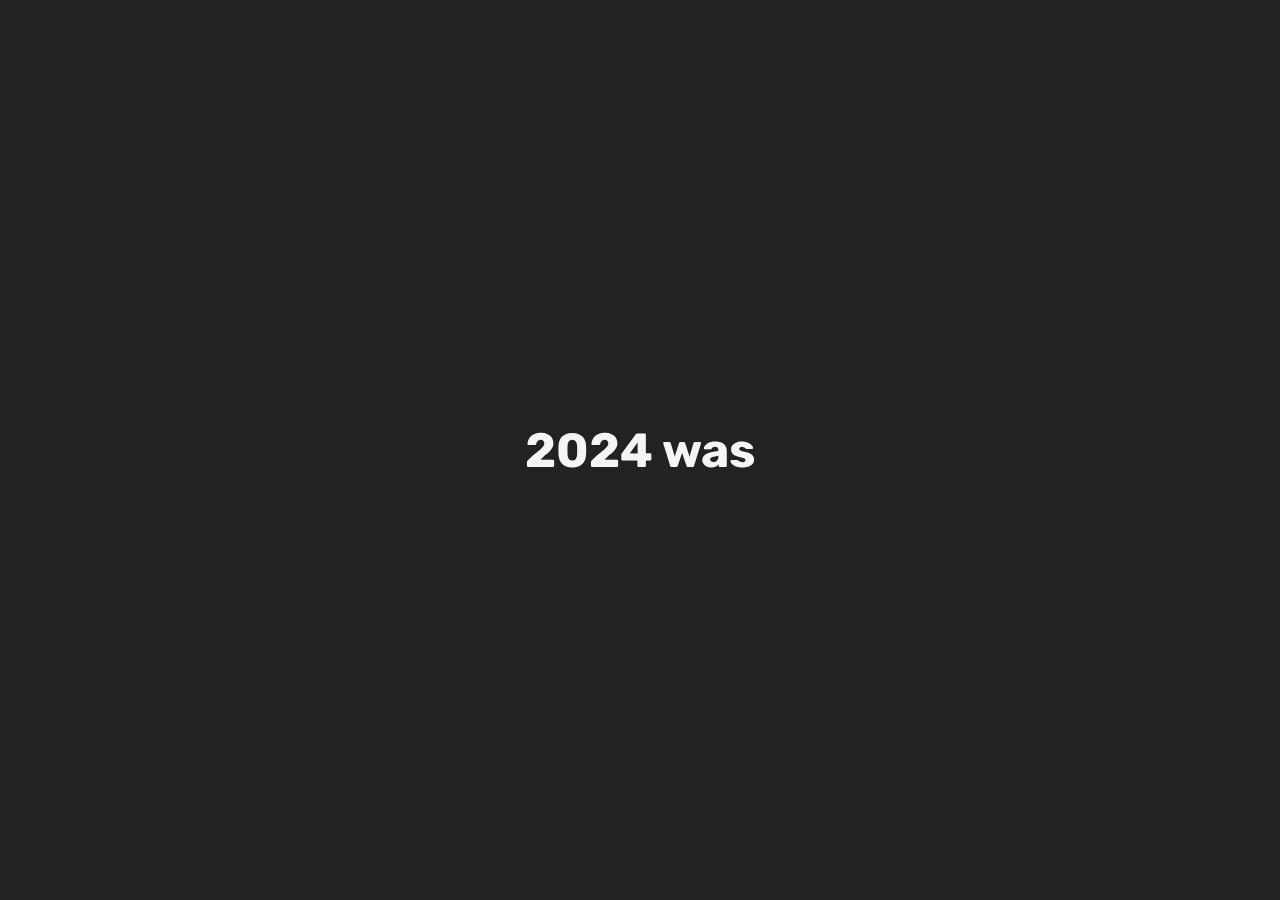
==== index.html @ 55bdbb32 "Getting the ball rolling" ====
<!DOCTYPE html>
<html lang="en">

<head>

<meta charset="UTF-8">
<meta name="viewport" content="width=device-width, initial-scale=1.0">
<meta http-equiv="X-UA-Compatible" content="ie=edge">
<title></title>
<link rel="stylesheet" href="styles.css">
<link rel="logo" href="">

</head>

<body>

    <section id="welcome">
        <h1 id="intro"></h1>
    </section>

    <main id="mainPage">

        <header>

            <h1> 2024 in a nutshell </h1>
            <h2> Heres what i've been up to this year.</h2>
            <p> At the beginning of the year i quit my fulll time job as a sous chef in order to pursue a career in design. Starting in May 2024, I returned to <abbr title="(Southern Alberta Institue of Technology)">SAIT</abbr>
                , attending their Interactive Design Diploma program. I've learned a lot during this time, and as this is one of the last assignments of my first year, i figured it would
                 be fitting to take a look back at a few thing's i've done so far.<p>

        </header>
        <nav>

            <a class="post" id="post1">

                <img src="Images/Duck-Icon.jpg" alt="post 1">
                <h2> example text fill in later </h2>
                
            </a>

            <a class="post" id="post2">

                <img src="Images/Duck-Icon.jpg" alt="post 1">
                <h2> example text fill in later </h2>

            </a>

            <a class="post" id="post3">

                <img src="Images/Duck-Icon.jpg" alt="post 1">
                <h2> example text fill in later </h2>

            </a>

            <a class="post" id="post4">

                <img src="Images/Duck-Icon.jpg" alt="post 1">
                <h2> example text fill in later </h2>

            </a>

        </nav>
        
    </main>

    <script src = typeOut.js></script>
</body>

</html>
---- styles.css ----
@import url('https://fonts.googleapis.com/css2?family=Baumans&family=Oxanium:wght@200..800&family=Rubik:ital,wght@0,300..900;1,300..900&display=swap');


*
{
    box-sizing: border-box;
    font-family: "Rubik", sans-serif;
       
}
body
{
    margin: 0;
    background-color: #222222;
}
main
{   
    display: flex;
    opacity: 0;
    margin: 0;
}
#welcome
{
    display: flex;
    justify-content: center;
    text-align: center;
    align-items: center;
    margin: 0;
    height: 100%;
    width: 100%;
    position: fixed;
}
#intro
{
    font-size: 3em;
    color: whitesmoke;
      
}

header
{
    padding: 2% 1% 2% 4%;
    font-size: 1em;
    width: 30%;
    height: 100vh;
    border: 0px solid black;
    margin: 0;
    box-shadow: 0 0 0px black ;
    color: whitesmoke;

}
header h2
{
    font-size: 1.8em;
}
header p
{
    font-size: 1.3em;
}
header h1
{
    font-size: 2.2em;
}
.post
{
    display: flex;
    flex-direction: column;
    justify-content: center;
    align-items: center;
    text-align: center;
    border: 0px dotted black;
    margin: 3%;
    box-shadow: 0 0 15px;
    color: whitesmoke;
    border-radius: 15px;

    transition: 0.5s;
}
.post:hover
{
    transform: scale(1.05);
    box-shadow: 0 0 15px 2px white;
}
.post img
{
    width: 50%;
    margin-top: 5%;
}

nav
{
    justify-content: center;
    padding: 3%;
    width: 70%;
    display: grid;
    grid-template-columns: 1fr 1fr;
    gap: 2%;
}




@keyframes fadeAnimation {
    0% {opacity: 1;}
    100%{opacity: 0;}
}
@keyframes mainload {
    100% {opacity :1;}
    0% {opacity: 0;}
}
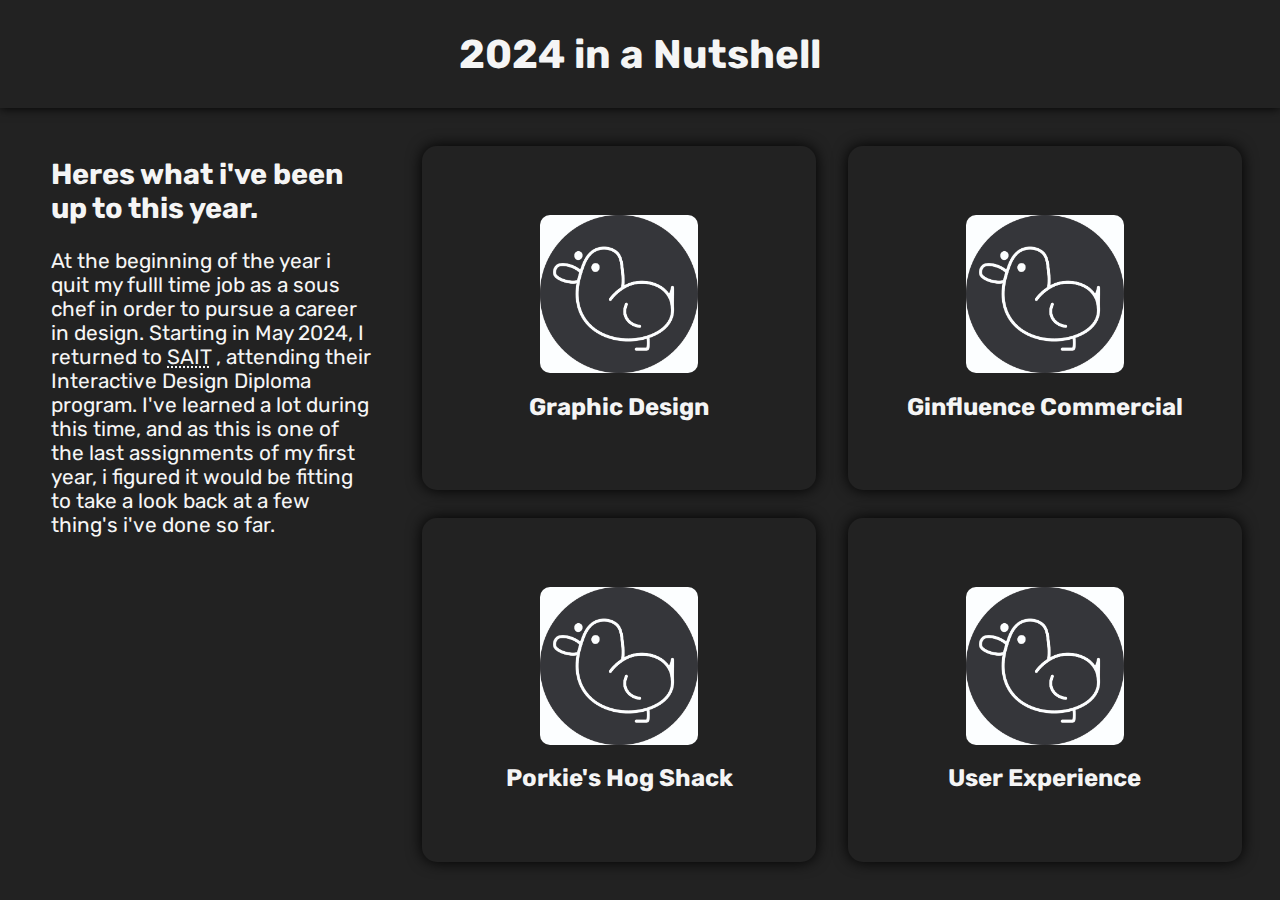
==== commit fd0f6739: "A lot" ====
--- a/index.html
+++ b/index.html
@@ -14,54 +14,50 @@
 
 <body>
 
-    <section id="welcome">
-        <h1 id="intro"></h1>
-    </section>
+    <header>
+        <h1> 2024 in a Nutshell </h1>
+    </header>
 
-    <main id="mainPage">
+    <main>
 
-        <header>
+        <h2> Heres what i've been up to this year.</h2>
+        <p> At the beginning of the year i quit my fulll time job as a sous chef in order to pursue a career in design. Starting in May 2024, I returned to <abbr title="(Southern Alberta Institue of Technology)">SAIT</abbr>
+            , attending their Interactive Design Diploma program. I've learned a lot during this time, and as this is one of the last assignments of my first year, i figured it would
+             be fitting to take a look back at a few thing's i've done so far.<p>
 
-            <h1> 2024 in a nutshell </h1>
-            <h2> Heres what i've been up to this year.</h2>
-            <p> At the beginning of the year i quit my fulll time job as a sous chef in order to pursue a career in design. Starting in May 2024, I returned to <abbr title="(Southern Alberta Institue of Technology)">SAIT</abbr>
-                , attending their Interactive Design Diploma program. I've learned a lot during this time, and as this is one of the last assignments of my first year, i figured it would
-                 be fitting to take a look back at a few thing's i've done so far.<p>
+    </main>
+    <nav>
 
-        </header>
-        <nav>
+         <section class="post" id="post1" onclick="change()">
+                <img src="Images/Duck-Icon.jpg" alt="post 1">
+                <h2> Graphic Design </h2>
+                
+            </section>
 
-            <a class="post" id="post1">
+            <section class="post" id="post2" onclick="change2()">
 
                 <img src="Images/Duck-Icon.jpg" alt="post 1">
-                <h2> example text fill in later </h2>
-                
-            </a>
+                <h2> Ginfluence Commercial </h2>
 
-            <a class="post" id="post2">
+            </section>
+
+            <section class="post" id="post3"  onclick="change3()">
+
+                <img src="Images/Duck-Icon.jpg" alt="post 1" >
+                <h2> Porkie's Hog Shack </h2>
+
+            </section>
+
+            <section class="post" id="post4"  onclick="change4()">
 
                 <img src="Images/Duck-Icon.jpg" alt="post 1">
-                <h2> example text fill in later </h2>
+                <h2> User Experience </h2>
 
-            </a>
-
-            <a class="post" id="post3">
-
-                <img src="Images/Duck-Icon.jpg" alt="post 1">
-                <h2> example text fill in later </h2>
-
-            </a>
-
-            <a class="post" id="post4">
-
-                <img src="Images/Duck-Icon.jpg" alt="post 1">
-                <h2> example text fill in later </h2>
-
-            </a>
+            </section>
 
         </nav>
         
-    </main>
+    
 
     <script src = typeOut.js></script>
 </body>
--- a/styles.css
+++ b/styles.css
@@ -11,12 +11,21 @@
 {
     margin: 0;
     background-color: #222222;
+    display: flex;
+    flex-direction: row;
+    flex-wrap: wrap;
 }
-main
-{   
+header
+{
     display: flex;
-    opacity: 0;
+    align-items: center;
+    justify-content: center;
+    width: 100%;
+    height: 12vh;
     margin: 0;
+    color: whitesmoke;
+    box-shadow: 0 0 10px black;
+   
 }
 #welcome
 {
@@ -28,6 +37,7 @@
     height: 100%;
     width: 100%;
     position: fixed;
+    
 }
 #intro
 {
@@ -36,29 +46,30 @@
       
 }
 
-header
+main
 {
     padding: 2% 1% 2% 4%;
     font-size: 1em;
     width: 30%;
-    height: 100vh;
+    height: 88vh;
     border: 0px solid black;
     margin: 0;
     box-shadow: 0 0 0px black ;
     color: whitesmoke;
+    
 
 }
-header h2
+main h2
 {
     font-size: 1.8em;
 }
-header p
+main p
 {
     font-size: 1.3em;
 }
 header h1
 {
-    font-size: 2.2em;
+    font-size: 2.5em;
 }
 .post
 {
@@ -66,23 +77,25 @@
     flex-direction: column;
     justify-content: center;
     align-items: center;
-    text-align: center;
-    border: 0px dotted black;
-    margin: 3%;
-    box-shadow: 0 0 15px;
+    text-align: center;    
+    box-shadow: 0 0 15px black;
     color: whitesmoke;
     border-radius: 15px;
+    transition: 0.5s;
 
-    transition: 0.5s;
+    cursor: pointer;
+
 }
 .post:hover
 {
     transform: scale(1.05);
-    box-shadow: 0 0 15px 2px white;
+    box-shadow: 0 0 10px 2px white;
 }
+
 .post img
 {
-    width: 50%;
+    max-width: 40%;
+    border-radius: 10px;
     margin-top: 5%;
 }
 
@@ -90,21 +103,55 @@
 {
     justify-content: center;
     padding: 3%;
-    width: 70%;
+    max-width: 70%;
+    height: 88vh;
     display: grid;
     grid-template-columns: 1fr 1fr;
-    gap: 2%;
+    gap: 4%;
 }
 
 
 
+@media screen and (max-width: 1024px)
+{
 
-@keyframes fadeAnimation {
-    0% {opacity: 1;}
-    100%{opacity: 0;}
+
+    body
+    {
+        display: flex;
+        flex-direction: column;
+    }
+
+    main
+    {
+        width: 100%;
+        max-height: 18vh;
+    }
+    
+   
+    nav
+    {
+        max-width: 100%;
+        max-height: 70vh;
+    }
+
 }
-@keyframes mainload {
-    100% {opacity :1;}
-    0% {opacity: 0;}
+@media screen and (max-width: 768px)
+{
+    header h1
+    {
+        font-size: 2em;
+        max-height: 12vh;
+    }
+    main
+    {
+        font-size: 0.7em;
+        max-height: 28vh;
+    }
+    nav
+    {
+        max-height: 60vh;
+        padding: 5%;
+        gap: 5%;
+    }
 }
-
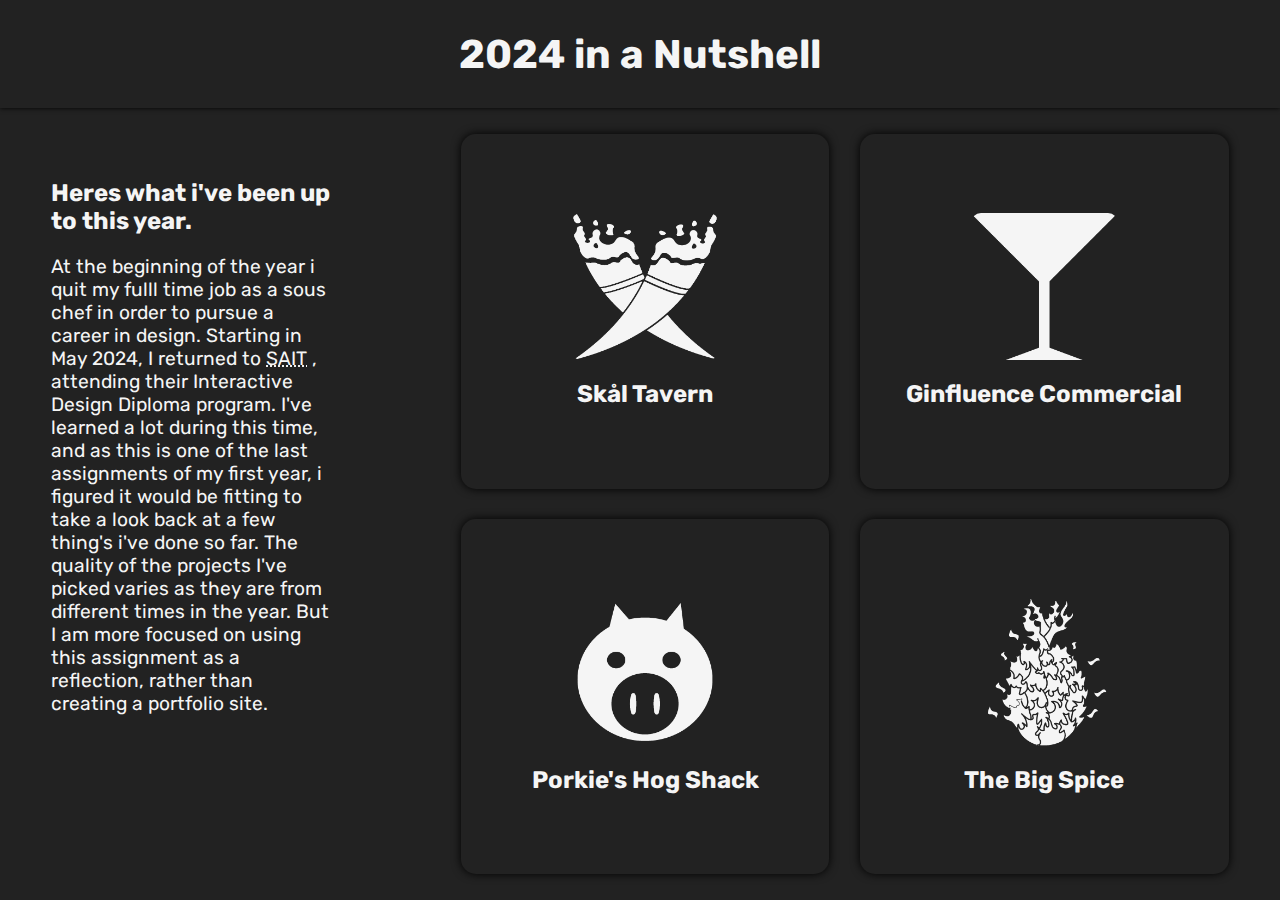
==== commit f62ecec5: "90% Finished" ====
--- a/index.html
+++ b/index.html
@@ -6,9 +6,9 @@
 <meta charset="UTF-8">
 <meta name="viewport" content="width=device-width, initial-scale=1.0">
 <meta http-equiv="X-UA-Compatible" content="ie=edge">
-<title></title>
+<title> 2024 Recap</title>
 <link rel="stylesheet" href="styles.css">
-<link rel="logo" href="">
+<link rel="icon" href="Images/favicon-01.png">
 
 </head>
 
@@ -23,35 +23,36 @@
         <h2> Heres what i've been up to this year.</h2>
         <p> At the beginning of the year i quit my fulll time job as a sous chef in order to pursue a career in design. Starting in May 2024, I returned to <abbr title="(Southern Alberta Institue of Technology)">SAIT</abbr>
             , attending their Interactive Design Diploma program. I've learned a lot during this time, and as this is one of the last assignments of my first year, i figured it would
-             be fitting to take a look back at a few thing's i've done so far.<p>
+             be fitting to take a look back at a few thing's i've done so far. The quality of the projects I've picked varies as they are from different times 
+             in the year. But I am more focused on using this assignment as a reflection, rather than creating a portfolio site. <p>
 
     </main>
     <nav>
 
-         <section class="post" id="post1" onclick="change()">
-                <img src="Images/Duck-Icon.jpg" alt="post 1">
-                <h2> Graphic Design </h2>
+         <section class="post" onclick="change()">
+                <img src="Images/skal-01.png" alt="Skål Tavern Logo">
+                <h2> Skål Tavern </h2>
                 
             </section>
 
-            <section class="post" id="post2" onclick="change2()">
+            <section class="post" onclick="change2()">
 
-                <img src="Images/Duck-Icon.jpg" alt="post 1">
+                <img src="Images/gin-01.png" alt="Gin Glass">
                 <h2> Ginfluence Commercial </h2>
 
             </section>
 
-            <section class="post" id="post3"  onclick="change3()">
+            <section class="post" onclick="change3()">
 
-                <img src="Images/Duck-Icon.jpg" alt="post 1" >
+                <img src="Images/pork-01.png" alt="Porkie The Hog">
                 <h2> Porkie's Hog Shack </h2>
 
             </section>
 
-            <section class="post" id="post4"  onclick="change4()">
+            <section class="post" onclick="change4()">
 
-                <img src="Images/Duck-Icon.jpg" alt="post 1">
-                <h2> User Experience </h2>
+                <img src="Images/napple-01.png" alt="pineapple-01">
+                <h2> The Big Spice </h2>
 
             </section>
 
@@ -59,7 +60,7 @@
         
     
 
-    <script src = typeOut.js></script>
+    <script src = changes.js></script>
 </body>
 
 </html>--- a/styles.css
+++ b/styles.css
@@ -18,54 +18,36 @@
 header
 {
     display: flex;
+    justify-content: center;
     align-items: center;
-    justify-content: center;
     width: 100%;
     height: 12vh;
+    padding: 2%;
     margin: 0;
     color: whitesmoke;
-    box-shadow: 0 0 10px black;
+    box-shadow: 0px 0px 5px black;
    
 }
-#welcome
-{
-    display: flex;
-    justify-content: center;
-    text-align: center;
-    align-items: center;
-    margin: 0;
-    height: 100%;
-    width: 100%;
-    position: fixed;
-    
-}
-#intro
-{
-    font-size: 3em;
-    color: whitesmoke;
-      
-}
+
 
 main
 {
-    padding: 2% 1% 2% 4%;
+    padding: 4% ;
     font-size: 1em;
-    width: 30%;
+    width: 30vw;
     height: 88vh;
-    border: 0px solid black;
     margin: 0;
-    box-shadow: 0 0 0px black ;
     color: whitesmoke;
     
 
 }
 main h2
 {
-    font-size: 1.8em;
+    font-size: 1.5em;
 }
 main p
 {
-    font-size: 1.3em;
+    font-size: 1.2em;
 }
 header h1
 {
@@ -77,12 +59,13 @@
     flex-direction: column;
     justify-content: center;
     align-items: center;
-    text-align: center;    
-    box-shadow: 0 0 15px black;
+    text-align: center;  
+    max-width: 100%;  
+    font-size: 1em;
+    box-shadow: 0px 0px 10px black;
     color: whitesmoke;
     border-radius: 15px;
     transition: 0.5s;
-
     cursor: pointer;
 
 }
@@ -102,8 +85,8 @@
 nav
 {
     justify-content: center;
-    padding: 3%;
-    max-width: 70%;
+    padding: 2% 2% 2% 6%;
+    width: 68vw;
     height: 88vh;
     display: grid;
     grid-template-columns: 1fr 1fr;
@@ -121,32 +104,58 @@
         display: flex;
         flex-direction: column;
     }
+    
+    header
+    {
+        max-height: 10vh;
+        font-size: 0.8em;
+    }
 
     main
     {
-        width: 100%;
-        max-height: 18vh;
+        width: 100vw;
+        height: fit-content;
+        max-height: 40vh;
     }
-    
+    main h2
+    {
+        font-size: 1.3em;
+    }
+    main p
+    {
+        font-size: 1em;
+    }
    
     nav
     {
+        width: 100vw;
         max-width: 100%;
-        max-height: 70vh;
+        max-height: 5vh;
+        padding: 2%;
+    }
+    .post h2
+    {
+        font-size: 0.9em;
     }
 
 }
 @media screen and (max-width: 768px)
 {
-    header h1
+    header
     {
-        font-size: 2em;
-        max-height: 12vh;
+        font-size: 0.5em;
     }
     main
     {
+            max-height: 30vh;
+    }
+    main h2
+    {
+        font-size: 0.9em;
+    }
+    main p
+    {
         font-size: 0.7em;
-        max-height: 28vh;
     }
     nav
     {
@@ -154,4 +163,8 @@
         padding: 5%;
         gap: 5%;
     }
+    .post h2
+    {
+        font-size: 0.75em;
+    }
 }
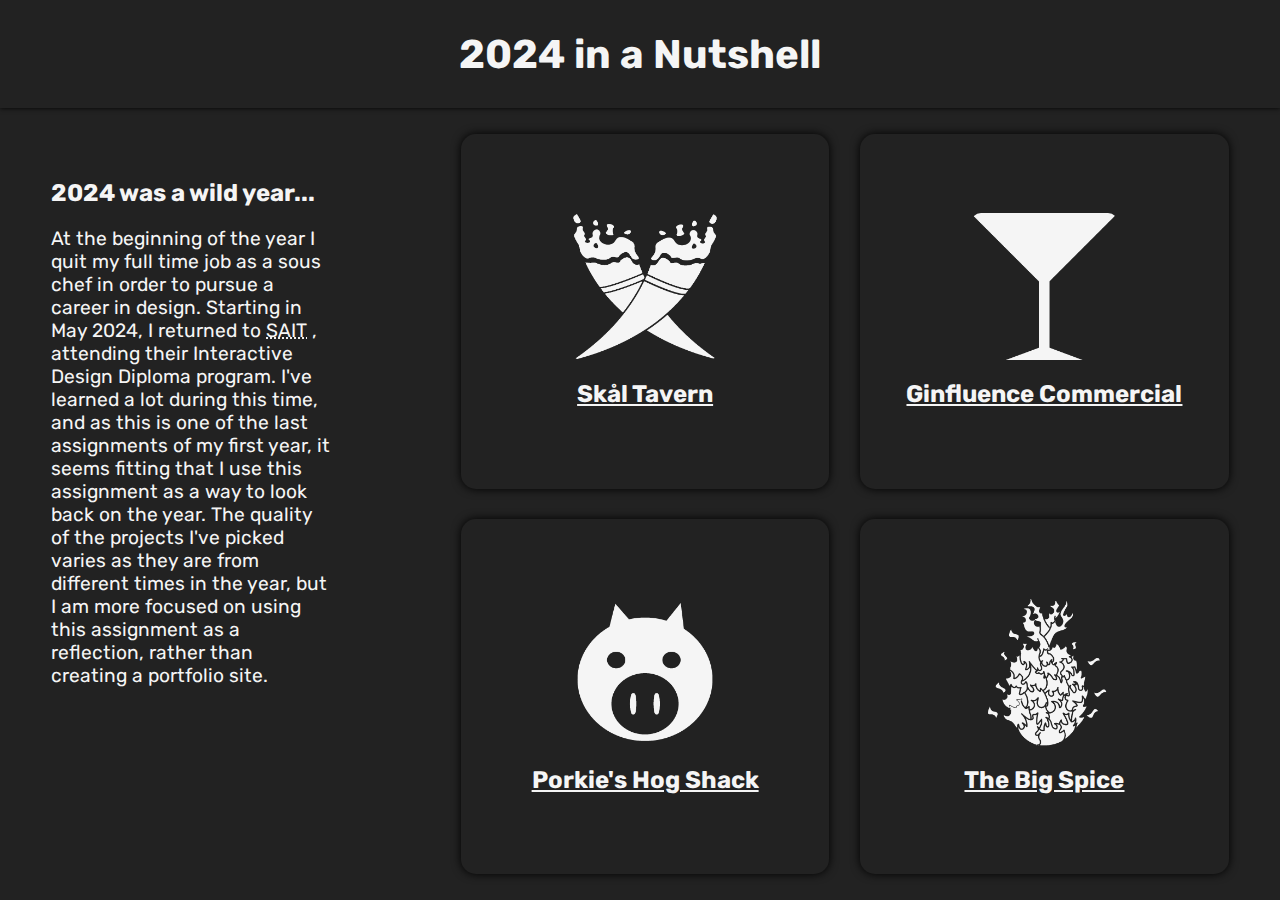
==== commit 1ec30fa1: "Done?" ====
--- a/index.html
+++ b/index.html
@@ -20,47 +20,46 @@
 
     <main>
 
-        <h2> Heres what i've been up to this year.</h2>
-        <p> At the beginning of the year i quit my fulll time job as a sous chef in order to pursue a career in design. Starting in May 2024, I returned to <abbr title="(Southern Alberta Institue of Technology)">SAIT</abbr>
-            , attending their Interactive Design Diploma program. I've learned a lot during this time, and as this is one of the last assignments of my first year, i figured it would
-             be fitting to take a look back at a few thing's i've done so far. The quality of the projects I've picked varies as they are from different times 
-             in the year. But I am more focused on using this assignment as a reflection, rather than creating a portfolio site. <p>
+        <h2> 2024 was a wild year...</h2>
+        <p> 
+            At the beginning of the year I quit my full time job as a sous chef in order to pursue a career in design. Starting in May 2024, I returned to <abbr title="(Southern Alberta Institue of Technology)">SAIT</abbr>
+            , attending their Interactive Design Diploma program. I've learned a lot during this time, and as this is one of the last assignments of my first year, it seems fitting that 
+            I use this assignment as a way to look back on the year. The quality of the projects I've picked varies as they are from different times 
+             in the year, but I am more focused on using this assignment as a reflection, rather than creating a portfolio site. <p>
 
     </main>
     <nav>
 
-         <section class="post" onclick="change()">
-                <img src="Images/skal-01.png" alt="Skål Tavern Logo">
-                <h2> Skål Tavern </h2>
-                
-            </section>
+        <a class="post" href="post1.html">
 
-            <section class="post" onclick="change2()">
+            <img src="Images/skal-01.png" alt="Skål Tavern Logo">
+            <h2> Skål Tavern </h2>
+            
+        </a>
 
-                <img src="Images/gin-01.png" alt="Gin Glass">
-                <h2> Ginfluence Commercial </h2>
+        <a class="post" href="post2.html">
 
-            </section>
+            <img src="Images/gin-01.png" alt="Gin Glass">
+            <h2> Ginfluence Commercial </h2>
 
-            <section class="post" onclick="change3()">
+        </a>
 
-                <img src="Images/pork-01.png" alt="Porkie The Hog">
-                <h2> Porkie's Hog Shack </h2>
+        <a class="post" href="post3.html">
 
-            </section>
+            <img src="Images/pork-01.png" alt="Porkie The Hog">
+            <h2> Porkie's Hog Shack </h2>
 
-            <section class="post" onclick="change4()">
+        </a>
 
-                <img src="Images/napple-01.png" alt="pineapple-01">
-                <h2> The Big Spice </h2>
+        <a class="post" href="post4.html">
 
-            </section>
+            <img src="Images/napple-01.png" alt="pineapple-01">
+            <h2> The Big Spice </h2>
 
-        </nav>
+        </a>
+
+    </nav>
         
-    
-
-    <script src = changes.js></script>
 </body>
 
 </html>--- a/styles.css
+++ b/styles.css
@@ -4,9 +4,9 @@
 *
 {
     box-sizing: border-box;
-    font-family: "Rubik", sans-serif;
-       
+    font-family: "Rubik", sans-serif;  
 }
+
 body
 {
     margin: 0;
@@ -15,6 +15,7 @@
     flex-direction: row;
     flex-wrap: wrap;
 }
+
 header
 {
     display: flex;
@@ -26,9 +27,12 @@
     margin: 0;
     color: whitesmoke;
     box-shadow: 0px 0px 5px black;
-   
 }
 
+header h1
+{
+    font-size: 2.5em;
+}
 
 main
 {
@@ -38,21 +42,18 @@
     height: 88vh;
     margin: 0;
     color: whitesmoke;
-    
+}
 
-}
 main h2
 {
     font-size: 1.5em;
 }
+
 main p
 {
     font-size: 1.2em;
 }
-header h1
-{
-    font-size: 2.5em;
-}
+
 .post
 {
     display: flex;
@@ -67,8 +68,8 @@
     border-radius: 15px;
     transition: 0.5s;
     cursor: pointer;
+}
 
-}
 .post:hover
 {
     transform: scale(1.05);
@@ -94,11 +95,8 @@
 }
 
 
-
 @media screen and (max-width: 1024px)
 {
-
-
     body
     {
         display: flex;
@@ -117,10 +115,12 @@
         height: fit-content;
         max-height: 40vh;
     }
+
     main h2
     {
         font-size: 1.3em;
     }
+
     main p
     {
         font-size: 1em;
@@ -133,36 +133,42 @@
         max-height: 5vh;
         padding: 2%;
     }
+
     .post h2
     {
         font-size: 0.9em;
     }
+}
 
-}
 @media screen and (max-width: 768px)
 {
     header
     {
         font-size: 0.5em;
     }
+
     main
     {
             max-height: 30vh;
     }
+
     main h2
     {
         font-size: 0.9em;
     }
+
     main p
     {
         font-size: 0.7em;
     }
+
     nav
     {
         max-height: 60vh;
         padding: 5%;
         gap: 5%;
     }
+    
     .post h2
     {
         font-size: 0.75em;
